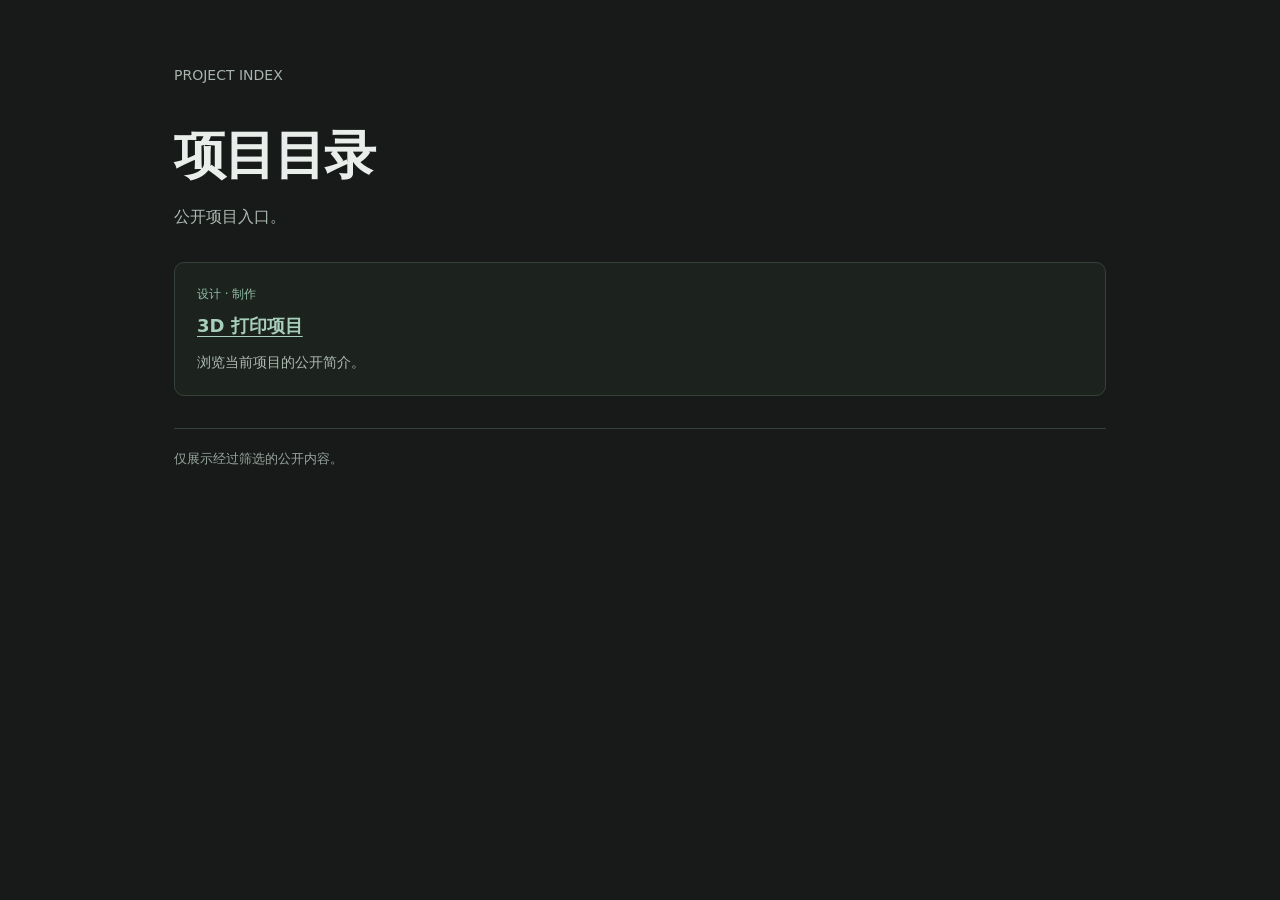
==== index.html @ d2f42e39 "Publish privacy-safe project index" ====
<!doctype html><html lang="zh-CN"><meta charset="utf-8"><meta name="viewport" content="width=device-width,initial-scale=1"><title>项目目录</title><style>*{box-sizing:border-box}body{margin:0;background:#171a19;color:#e9eeeb;font:16px/1.6 system-ui,sans-serif}main{max-width:980px;margin:auto;padding:64px 24px}a{color:#a7cfbb;text-underline-offset:4px}nav{font-size:14px;color:#a7b4ad}h1{font-weight:600;letter-spacing:-.04em;font-size:clamp(32px,6vw,52px);line-height:1.15;margin:40px 0 18px}.intro{max-width:650px;color:#aebbb3}.grid{display:grid;grid-template-columns:repeat(auto-fit,minmax(240px,1fr));gap:12px;margin:32px 0}.card{border:1px solid #344239;padding:22px;border-radius:10px;background:#1c221e}h2{font-size:18px;margin:0 0 10px}.card p{font-size:14px;color:#aebbb3;margin:0}.tag{display:block;font-size:12px;color:#92bca6;margin:0 0 8px}footer{border-top:1px solid #344239;padding-top:20px;color:#98a69e;font-size:13px}</style><main><nav>PROJECT INDEX</nav><h1>项目目录</h1><p class="intro">公开项目入口。</p><section class="grid"><article class="card"><span class="tag">设计 · 制作</span><h2><a href="mz-3d-print/">3D 打印项目</a></h2><p>浏览当前项目的公开简介。</p></article></section><footer>仅展示经过筛选的公开内容。</footer></main></html>
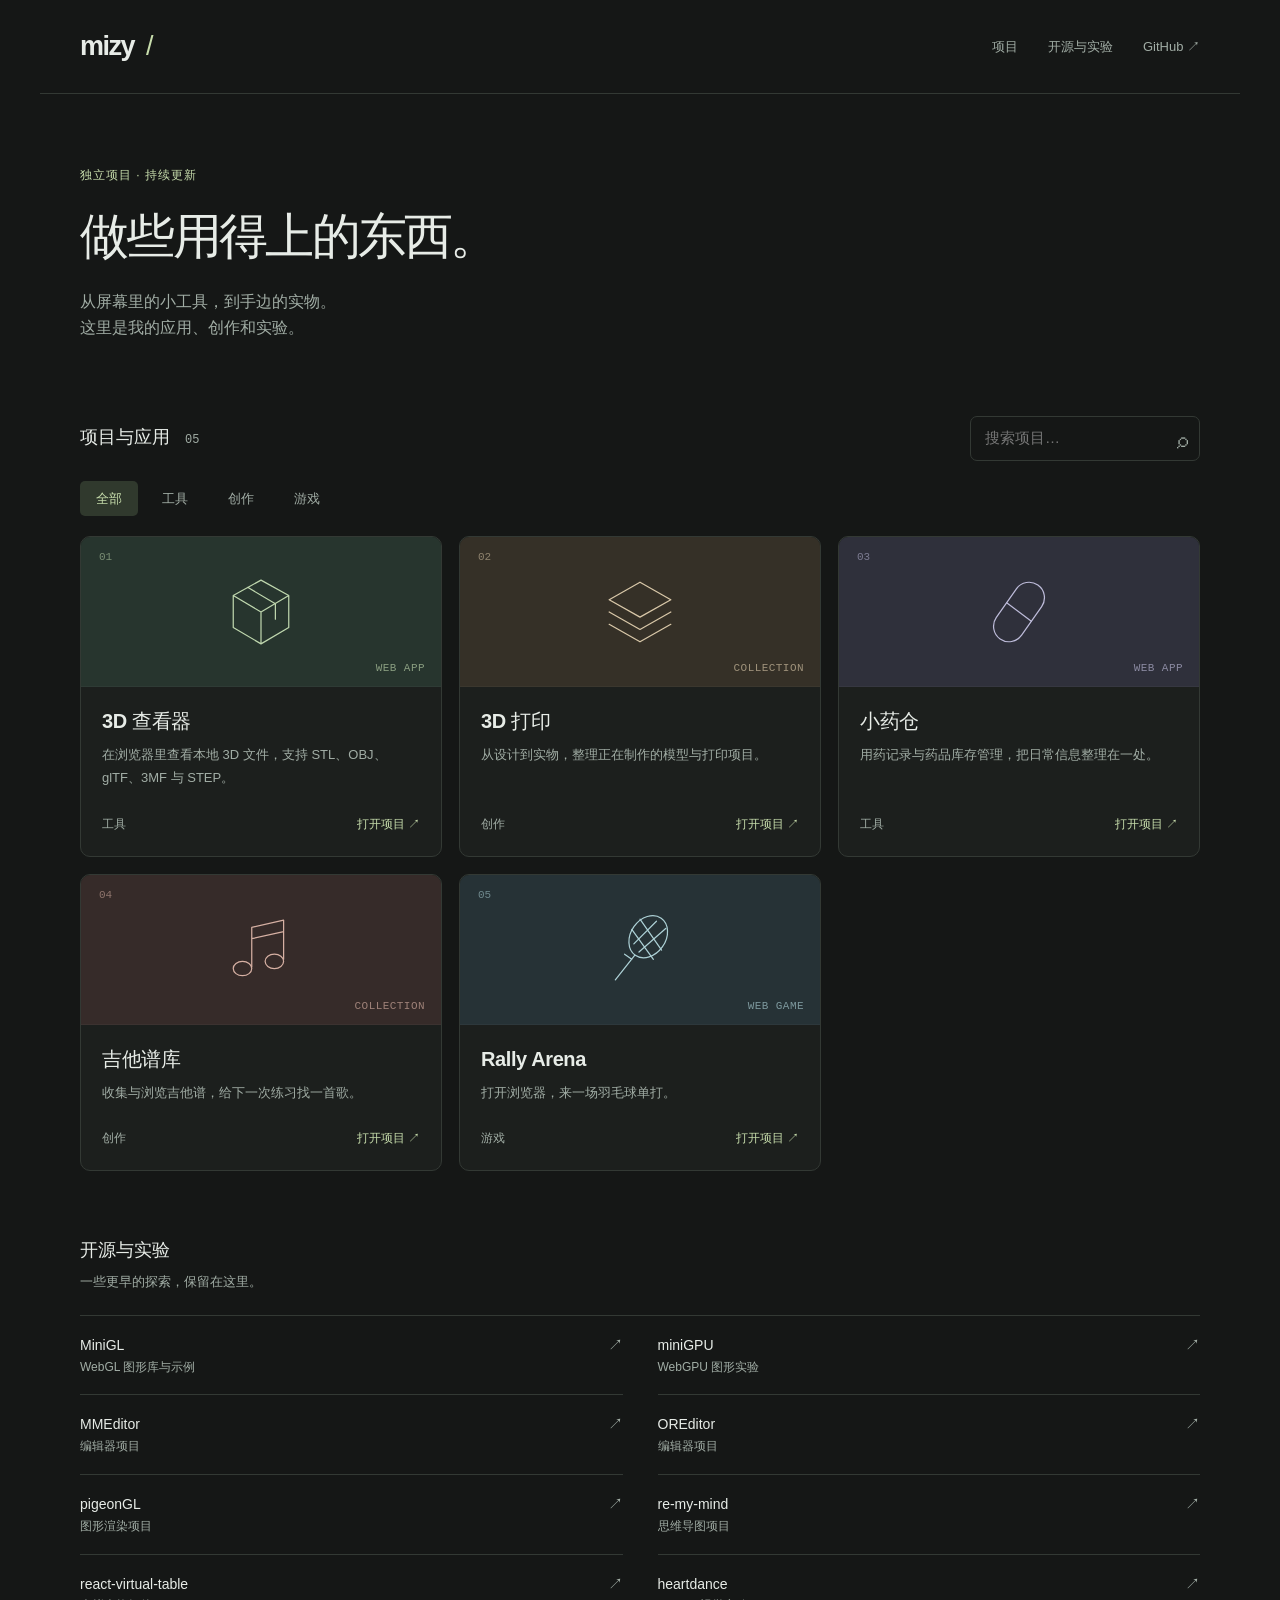
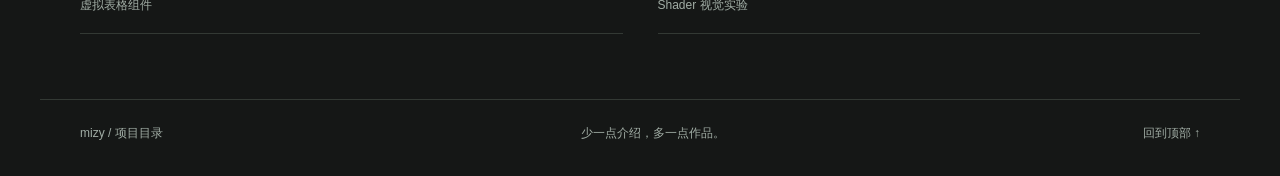
==== commit 09eefdeb: "Build project-focused dark homepage with app navigation" ====
--- a/index.html
+++ b/index.html
@@ -1 +1,8 @@
-<!doctype html><html lang="zh-CN"><meta charset="utf-8"><meta name="viewport" content="width=device-width,initial-scale=1"><title>项目目录</title><style>*{box-sizing:border-box}body{margin:0;background:#171a19;color:#e9eeeb;font:16px/1.6 system-ui,sans-serif}main{max-width:980px;margin:auto;padding:64px 24px}a{color:#a7cfbb;text-underline-offset:4px}nav{font-size:14px;color:#a7b4ad}h1{font-weight:600;letter-spacing:-.04em;font-size:clamp(32px,6vw,52px);line-height:1.15;margin:40px 0 18px}.intro{max-width:650px;color:#aebbb3}.grid{display:grid;grid-template-columns:repeat(auto-fit,minmax(240px,1fr));gap:12px;margin:32px 0}.card{border:1px solid #344239;padding:22px;border-radius:10px;background:#1c221e}h2{font-size:18px;margin:0 0 10px}.card p{font-size:14px;color:#aebbb3;margin:0}.tag{display:block;font-size:12px;color:#92bca6;margin:0 0 8px}footer{border-top:1px solid #344239;padding-top:20px;color:#98a69e;font-size:13px}</style><main><nav>PROJECT INDEX</nav><h1>项目目录</h1><p class="intro">公开项目入口。</p><section class="grid"><article class="card"><span class="tag">设计 · 制作</span><h2><a href="mz-3d-print/">3D 打印项目</a></h2><p>浏览当前项目的公开简介。</p></article></section><footer>仅展示经过筛选的公开内容。</footer></main></html>+<!doctype html>
+<html lang="zh-CN">
+<head><meta charset="utf-8"><meta name="viewport" content="width=device-width,initial-scale=1"><meta name="color-scheme" content="dark"><meta name="description" content="mizy 的项目与应用。浏览工具、创作和实验，直接打开使用。"><title>mizy — 项目与应用</title><link rel="stylesheet" href="assets/home.css"><script defer src="assets/projects.js"></script><script defer src="assets/home.js"></script></head>
+<body><a class="skip" href="#projects">跳到项目</a><header><a class="wordmark" href="/" aria-label="mizy 首页">mizy<span> / </span></a><nav aria-label="主导航"><a href="#projects">项目</a><a href="#archive">开源与实验</a><a href="https://github.com/mizy">GitHub ↗</a></nav></header>
+<main><section class="intro"><p class="eyebrow">独立项目 · 持续更新</p><h1>做些用得上的东西。</h1><p>从屏幕里的小工具，到手边的实物。<br>这里是我的应用、创作和实验。</p></section>
+<section id="projects" aria-labelledby="projects-heading"><div class="section-head"><h2 id="projects-heading">项目与应用 <span id="count"></span></h2><label class="search"><span class="sr-only">搜索项目</span><input id="search" type="search" placeholder="搜索项目…" autocomplete="off"><span aria-hidden="true">⌕</span></label></div><div class="filters" role="group" aria-label="项目分类"><button aria-pressed="true" data-filter="全部">全部</button><button aria-pressed="false" data-filter="工具">工具</button><button aria-pressed="false" data-filter="创作">创作</button><button aria-pressed="false" data-filter="游戏">游戏</button></div><div id="grid" class="grid"></div><p id="empty" hidden>没有找到匹配的项目。试试其他关键词或分类。</p><noscript><p>请开启 JavaScript 以使用筛选。也可以直接访问 <a href="/mz-3d-viewer/">3D 查看器</a>、<a href="/mz-3d-print/">3D 打印</a>、<a href="/pillbox/">小药仓</a>、<a href="/mz-guitar-tabs-collect/">吉他谱库</a>、<a href="/badminton-web/">Rally Arena</a>。</p></noscript></section>
+<section id="archive" class="archive" aria-labelledby="archive-heading"><div class="section-head"><div><h2 id="archive-heading">开源与实验</h2><p>一些更早的探索，保留在这里。</p></div></div><div id="archive-list" class="archive-list"></div></section>
+</main><footer><span>mizy / 项目目录</span><span>少一点介绍，多一点作品。</span><a href="#">回到顶部 ↑</a></footer></body></html>
--- a/assets/home.css
+++ b/assets/home.css
@@ -0,0 +1 @@
+:root{color-scheme:dark;--bg:#151716;--panel:#1c1f1d;--line:#333934;--text:#e7ece7;--muted:#a1ada5;--accent:#c7ddac}*{box-sizing:border-box}html{scroll-behavior:smooth;scroll-padding-top:28px}body{margin:0;background:var(--bg);color:var(--text);font:15px/1.65 -apple-system,BlinkMacSystemFont,"Segoe UI",sans-serif}a{color:inherit;text-decoration:none}button,input{font:inherit}a,button,input{outline-offset:5px}a:focus-visible,button:focus-visible,input:focus-visible{outline:2px solid var(--accent)}header,main,footer{max-width:1200px;margin:auto;padding-left:40px;padding-right:40px}header{height:94px;display:flex;align-items:center;justify-content:space-between;border-bottom:1px solid var(--line)}.wordmark{font-size:27px;letter-spacing:-1.5px;font-weight:750}.wordmark span{color:var(--accent);font-weight:400;margin-left:6px}nav{display:flex;gap:30px;font-size:13px;color:var(--muted)}nav a:hover{color:var(--text)}.intro{padding:72px 0 58px}.eyebrow{font-size:12px;letter-spacing:.08em;color:var(--accent);margin:0 0 20px}h1{font-size:clamp(32px,4.2vw,49px);line-height:1.25;letter-spacing:-.055em;font-weight:550;margin:0 0 22px}.intro>p:last-child{color:var(--muted);font-size:16px}.section-head{display:flex;align-items:center;justify-content:space-between;gap:18px}h2{font-size:18px;font-weight:550;margin:0}#count{color:var(--muted);font:12px ui-monospace,monospace;margin-left:10px}.search{position:relative}.search input{border:1px solid var(--line);border-radius:7px;padding:9px 35px 9px 14px;background:transparent;color:var(--text);width:230px}.search>span:last-child{position:absolute;right:12px;top:6px;font-size:22px;color:var(--muted);pointer-events:none}.filters{display:flex;gap:8px;margin:20px 0}.filters button{border:1px solid transparent;background:none;color:var(--muted);padding:6px 15px;border-radius:5px;cursor:pointer;font-size:13px}.filters button[aria-pressed=true]{background:#30392d;color:var(--accent)}.filters button:hover{border-color:var(--line)}.grid{display:grid;grid-template-columns:repeat(3,minmax(0,1fr));gap:17px}.card{background:var(--panel);border:1px solid var(--line);border-radius:10px;overflow:hidden;display:flex;flex-direction:column;transition:border-color .18s,transform .18s}.card:hover{border-color:#66765e;transform:translateY(-3px)}.art{height:150px;display:flex;align-items:center;justify-content:center;position:relative;overflow:hidden;background:var(--art);border-bottom:1px solid #ffffff08;color:var(--ink)}.art svg{width:74px;height:74px;stroke:currentColor;fill:none;stroke-width:1.2;stroke-linecap:round;stroke-linejoin:round}.art .number{position:absolute;top:14px;left:18px;font:11px ui-monospace,monospace;opacity:.55}.art .type{position:absolute;bottom:12px;right:16px;font:11px ui-monospace,monospace;opacity:.65;letter-spacing:.04em}.card-body{padding:21px;display:flex;flex-direction:column;flex:1}.card h3{font-size:20px;font-weight:550;line-height:1.3;margin:0 0 9px;letter-spacing:-.02em}.card p{font-size:13px;color:var(--muted);margin:0 0 25px;line-height:1.8}.card-bottom{display:flex;justify-content:space-between;align-items:center;margin-top:auto;font-size:12px}.tag{color:var(--muted)}.open{color:var(--accent)}.archive{padding:65px 0}.archive .section-head p{font-size:13px;color:var(--muted);margin:6px 0 22px}.archive-list{display:grid;grid-template-columns:1fr 1fr;border-top:1px solid var(--line);column-gap:35px}.archive-link{padding:17px 0;border-bottom:1px solid var(--line);display:grid;grid-template-columns:1fr auto;gap:8px}.archive-link strong{font-weight:500;font-size:14px}.archive-link small{display:block;color:var(--muted);font-size:12px}.archive-link .arrow{color:var(--muted)}.archive-link:hover strong{color:var(--accent)}footer{border-top:1px solid var(--line);padding-top:24px;padding-bottom:32px;display:flex;gap:25px;justify-content:space-between;color:var(--muted);font-size:12px}.sr-only{position:absolute;width:1px;height:1px;overflow:hidden;clip:rect(0,0,0,0)}.skip{position:fixed;top:-100px;left:20px;background:var(--accent);color:#151716;padding:10px;z-index:3}.skip:focus{top:12px}#empty{padding:40px 0;color:var(--muted)}@media(max-width:900px){.grid{grid-template-columns:repeat(2,minmax(0,1fr))}}@media(max-width:580px){header,main,footer{padding-left:22px;padding-right:22px}header{height:76px}nav{gap:16px;font-size:12px}nav a:nth-child(2){display:none}.intro{padding:48px 0 40px}.intro>p:last-child{font-size:14px}.section-head{align-items:flex-start;flex-direction:column;gap:14px}.search,.search input{width:100%}.grid{grid-template-columns:1fr}.art{height:145px}.archive-list{grid-template-columns:1fr}.archive{padding:45px 0}footer{flex-wrap:wrap;gap:10px 20px}footer span:nth-child(2){display:none}}@media(prefers-reduced-motion:reduce){html{scroll-behavior:auto}.card{transition:none}.card:hover{transform:none}}
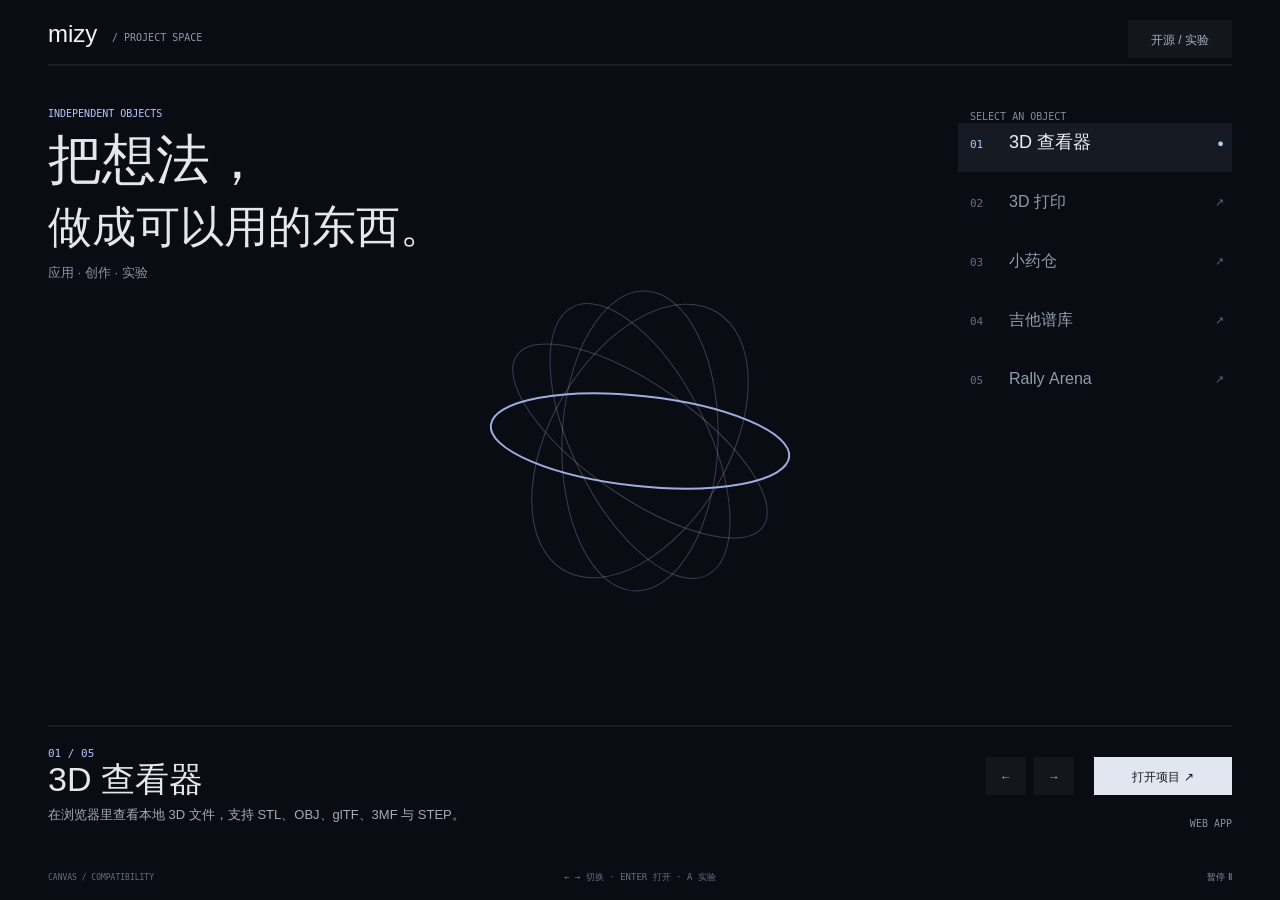
==== commit d42667e9: "Build single-canvas WebGPU project space with canvas navigation" ====
--- a/index.html
+++ b/index.html
@@ -1,8 +1 @@
-<!doctype html>
-<html lang="zh-CN">
-<head><meta charset="utf-8"><meta name="viewport" content="width=device-width,initial-scale=1"><meta name="color-scheme" content="dark"><meta name="description" content="mizy 的项目与应用。浏览工具、创作和实验，直接打开使用。"><title>mizy — 项目与应用</title><link rel="stylesheet" href="assets/home.css"><script defer src="assets/projects.js"></script><script defer src="assets/home.js"></script></head>
-<body><a class="skip" href="#projects">跳到项目</a><header><a class="wordmark" href="/" aria-label="mizy 首页">mizy<span> / </span></a><nav aria-label="主导航"><a href="#projects">项目</a><a href="#archive">开源与实验</a><a href="https://github.com/mizy">GitHub ↗</a></nav></header>
-<main><section class="intro"><p class="eyebrow">独立项目 · 持续更新</p><h1>做些用得上的东西。</h1><p>从屏幕里的小工具，到手边的实物。<br>这里是我的应用、创作和实验。</p></section>
-<section id="projects" aria-labelledby="projects-heading"><div class="section-head"><h2 id="projects-heading">项目与应用 <span id="count"></span></h2><label class="search"><span class="sr-only">搜索项目</span><input id="search" type="search" placeholder="搜索项目…" autocomplete="off"><span aria-hidden="true">⌕</span></label></div><div class="filters" role="group" aria-label="项目分类"><button aria-pressed="true" data-filter="全部">全部</button><button aria-pressed="false" data-filter="工具">工具</button><button aria-pressed="false" data-filter="创作">创作</button><button aria-pressed="false" data-filter="游戏">游戏</button></div><div id="grid" class="grid"></div><p id="empty" hidden>没有找到匹配的项目。试试其他关键词或分类。</p><noscript><p>请开启 JavaScript 以使用筛选。也可以直接访问 <a href="/mz-3d-viewer/">3D 查看器</a>、<a href="/mz-3d-print/">3D 打印</a>、<a href="/pillbox/">小药仓</a>、<a href="/mz-guitar-tabs-collect/">吉他谱库</a>、<a href="/badminton-web/">Rally Arena</a>。</p></noscript></section>
-<section id="archive" class="archive" aria-labelledby="archive-heading"><div class="section-head"><div><h2 id="archive-heading">开源与实验</h2><p>一些更早的探索，保留在这里。</p></div></div><div id="archive-list" class="archive-list"></div></section>
-</main><footer><span>mizy / 项目目录</span><span>少一点介绍，多一点作品。</span><a href="#">回到顶部 ↑</a></footer></body></html>
+<!doctype html><html lang="zh-CN"><head><meta charset="utf-8"><meta name="viewport" content="width=device-width,initial-scale=1"><meta name="color-scheme" content="dark"><meta name="description" content="mizy 项目空间。探索应用、创作与实验。"><title>mizy / Project space</title><style>*{box-sizing:border-box}html,body{margin:0;width:100%;height:100%;overflow:hidden;background:#090b0e}canvas{display:block;width:100%;height:100%;outline:none;touch-action:none}canvas:focus-visible{outline:1px solid #a8c0ff;outline-offset:-3px}</style><script defer src="assets/projects.js"></script><script defer src="assets/space.js"></script></head><body><canvas id="space" tabindex="0" role="application" aria-label="mizy 项目空间。左右方向键切换项目，Enter 打开，A 查看开源实验，Escape 返回。">需要支持 Canvas 的浏览器。</canvas></body></html>
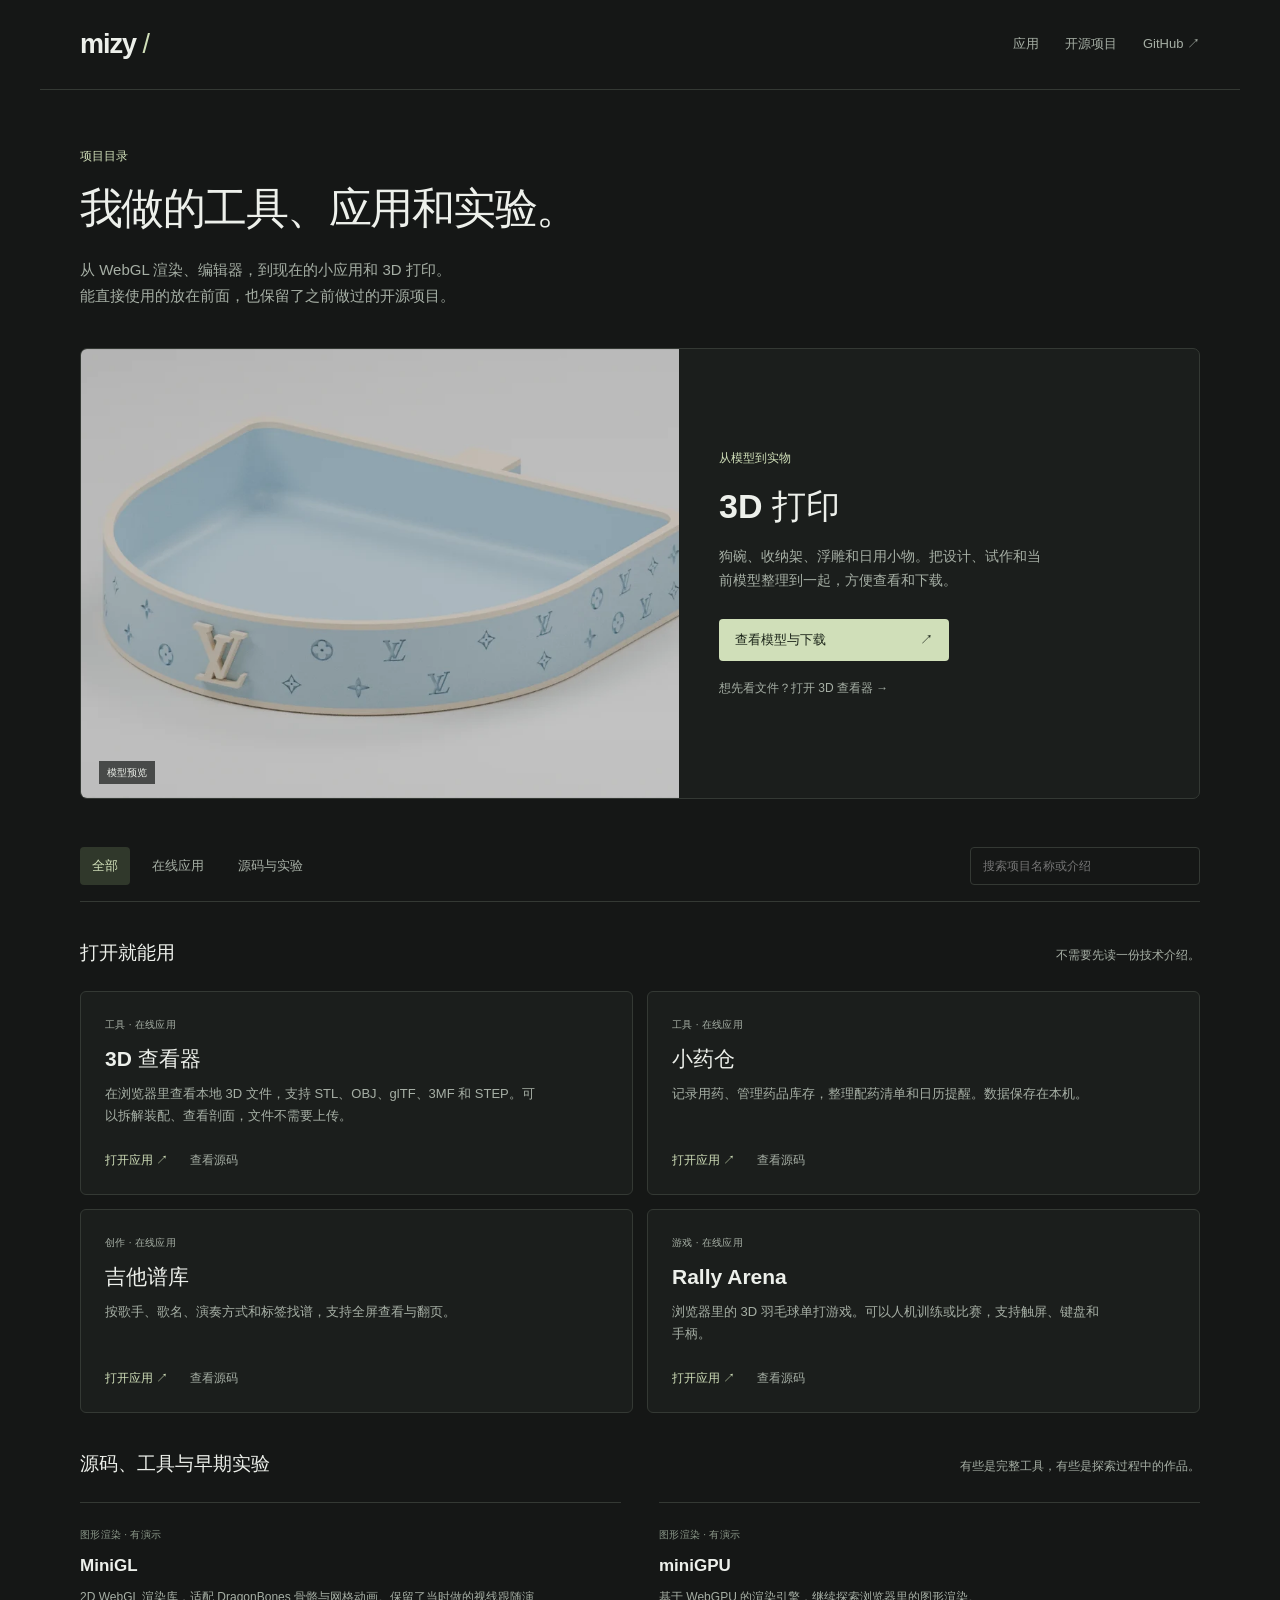
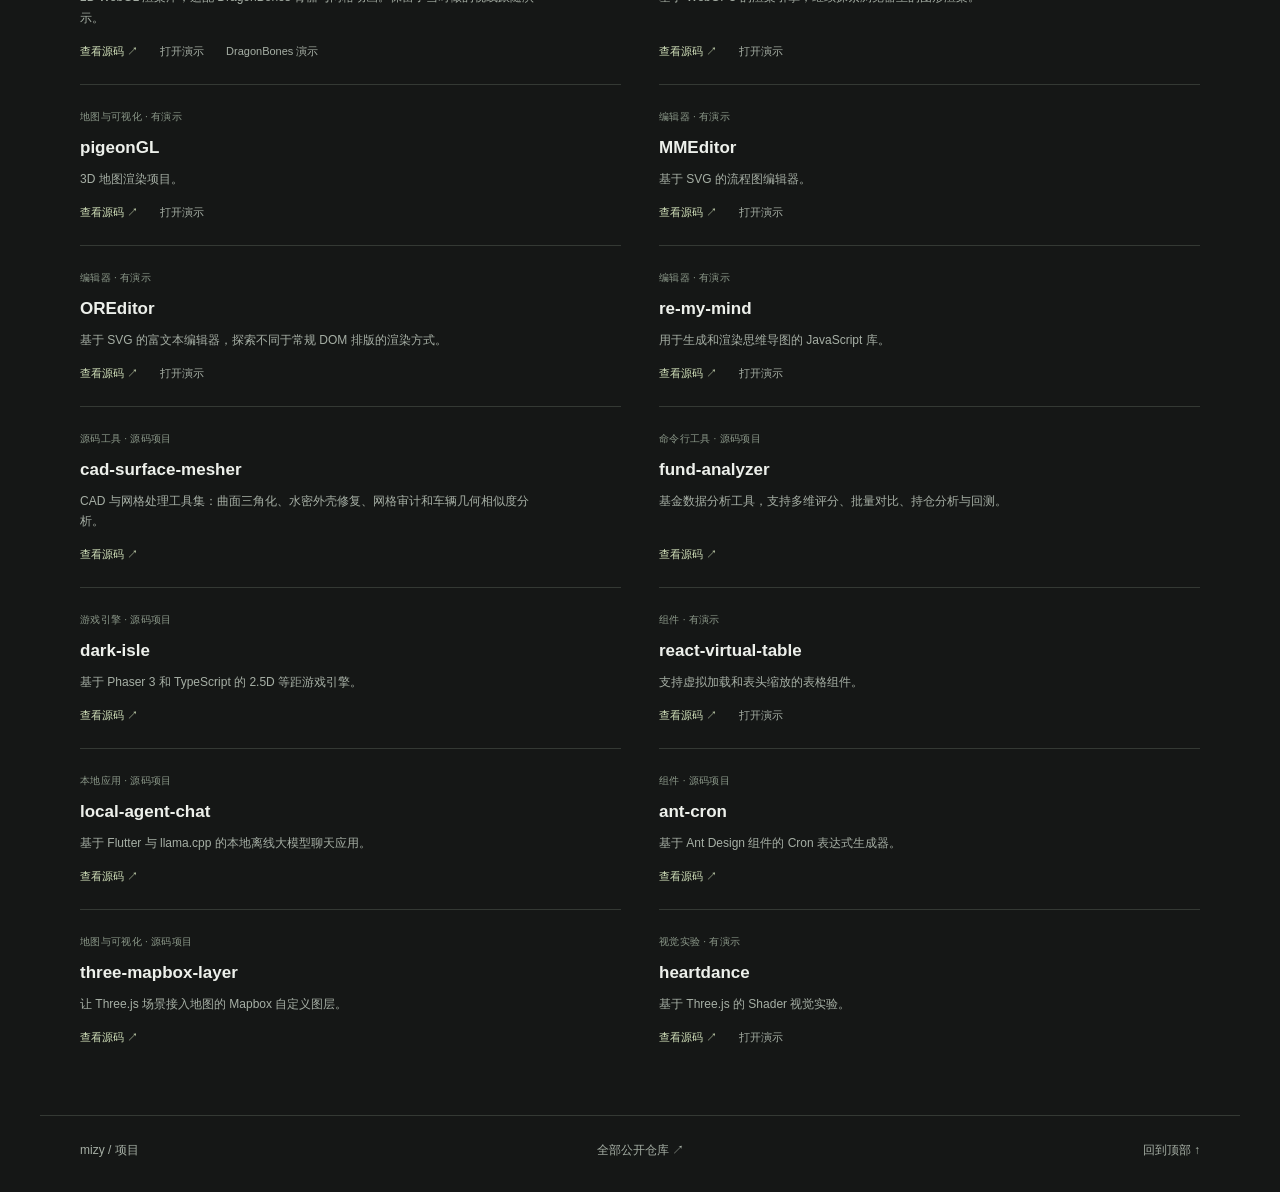
==== commit 46d75158: "Restore DOM-first homepage and historical project introductions" ====
--- a/index.html
+++ b/index.html
@@ -1 +1,9 @@
-<!doctype html><html lang="zh-CN"><head><meta charset="utf-8"><meta name="viewport" content="width=device-width,initial-scale=1"><meta name="color-scheme" content="dark"><meta name="description" content="mizy 项目空间。探索应用、创作与实验。"><title>mizy / Project space</title><style>*{box-sizing:border-box}html,body{margin:0;width:100%;height:100%;overflow:hidden;background:#090b0e}canvas{display:block;width:100%;height:100%;outline:none;touch-action:none}canvas:focus-visible{outline:1px solid #a8c0ff;outline-offset:-3px}</style><script defer src="assets/projects.js"></script><script defer src="assets/space.js"></script></head><body><canvas id="space" tabindex="0" role="application" aria-label="mizy 项目空间。左右方向键切换项目，Enter 打开，A 查看开源实验，Escape 返回。">需要支持 Canvas 的浏览器。</canvas></body></html>
+<!doctype html>
+<html lang="zh-CN"><head><meta charset="utf-8"><meta name="viewport" content="width=device-width,initial-scale=1"><meta name="color-scheme" content="dark"><meta name="description" content="mizy 的应用、图形工具和开源项目。"><title>项目 · mizy</title><link rel="stylesheet" href="assets/home.css"><script defer src="assets/projects.js"></script><script defer src="assets/home.js"></script><script defer src="assets/preview-gpu.js"></script></head>
+<body><a class="skip" href="#projects">跳到项目</a><header><a class="brand" href="/">mizy<span> / </span></a><nav aria-label="主导航"><a href="#apps">应用</a><a href="#source">开源项目</a><a href="https://github.com/mizy">GitHub ↗</a></nav></header><main>
+<section class="intro"><p class="kicker">项目目录</p><h1>我做的工具、应用和实验。</h1><p>从 WebGL 渲染、编辑器，到现在的小应用和 3D 打印。<br>能直接使用的放在前面，也保留了之前做过的开源项目。</p></section>
+<section class="featured" aria-labelledby="feature-title"><a class="preview" href="/mz-3d-print/" aria-label="浏览 3D 打印项目"><img id="model-preview" src="mz-3d-print/previews/project-01.webp" alt="浅蓝色狗碗模型的正面预览，带浅色边沿和装饰花纹" width="720" height="540"><canvas id="preview-gpu" aria-hidden="true"></canvas><span class="image-note">模型预览</span></a><div class="feature-copy"><p class="kicker">从模型到实物</p><h2 id="feature-title">3D 打印</h2><p>狗碗、收纳架、浮雕和日用小物。把设计、试作和当前模型整理到一起，方便查看和下载。</p><a class="primary" href="/mz-3d-print/">查看模型与下载 <span>↗</span></a><a class="related" href="/mz-3d-viewer/">想先看文件？打开 3D 查看器 →</a></div></section>
+<section id="projects"><div class="tools"><div class="filters" role="group" aria-label="筛选项目"><button data-filter="all" aria-pressed="true">全部</button><button data-filter="apps" aria-pressed="false">在线应用</button><button data-filter="source" aria-pressed="false">源码与实验</button></div><label><span class="sr-only">搜索项目名称或介绍</span><input id="search" type="search" placeholder="搜索项目名称或介绍"></label></div>
+<section id="apps" class="project-section"><div class="section-heading"><h2>打开就能用</h2><p>不需要先读一份技术介绍。</p></div><div id="app-grid" class="app-grid"></div></section>
+<section id="source" class="project-section"><div class="section-heading"><h2>源码、工具与早期实验</h2><p>有些是完整工具，有些是探索过程中的作品。</p></div><div id="source-list" class="source-list"></div></section><p id="empty" hidden>没有找到这个项目。换个关键词试试。</p><p id="results" class="sr-only" role="status" aria-live="polite"></p><noscript><p>应用入口：<a href="/mz-3d-viewer/">3D 查看器</a> · <a href="/pillbox/">小药仓</a> · <a href="/mz-guitar-tabs-collect/">吉他谱库</a> · <a href="/badminton-web/">Rally Arena</a>。<a href="https://github.com/mizy?tab=repositories">查看全部公开源码</a></p></noscript></section>
+</main><footer><span>mizy / 项目</span><a href="https://github.com/mizy?tab=repositories">全部公开仓库 ↗</a><a href="#">回到顶部 ↑</a></footer></body></html>
--- a/assets/home.css
+++ b/assets/home.css
@@ -0,0 +1 @@
+:root{color-scheme:dark;--bg:#151716;--panel:#1b1e1c;--line:#343934;--text:#edf0eb;--muted:#a6afa5;--green:#d0dfb9}*{box-sizing:border-box}html{scroll-behavior:smooth;scroll-padding-top:28px}body{margin:0;background:var(--bg);color:var(--text);font:15px/1.7 -apple-system,BlinkMacSystemFont,"Segoe UI",sans-serif}a{color:inherit;text-decoration:none}button,input{font:inherit}a:focus-visible,button:focus-visible,input:focus-visible{outline:2px solid var(--green);outline-offset:5px}header,main,footer{max-width:1200px;margin:auto;padding-left:40px;padding-right:40px}header{height:90px;display:flex;align-items:center;justify-content:space-between;border-bottom:1px solid var(--line)}.brand{font-size:27px;font-weight:700;letter-spacing:-1px}.brand span{font-weight:400;color:var(--green)}nav{display:flex;gap:26px;font-size:13px;color:var(--muted)}nav a:hover,a.related:hover{color:var(--text)}.intro{padding:56px 0 40px}.kicker{margin:0 0 16px;color:var(--green);font-size:12px}h1{font-size:clamp(29px,4vw,43px);letter-spacing:-.035em;line-height:1.25;font-weight:550;margin:0 0 21px}.intro>p:last-child{margin:0;color:var(--muted);font-size:15px}.featured{display:grid;grid-template-columns:1.15fr 1fr;background:var(--panel);border:1px solid var(--line);overflow:hidden;border-radius:7px;margin-bottom:48px}.preview{display:block;position:relative;overflow:hidden;background:#303330;aspect-ratio:4/3}.preview img{display:block;width:100%;height:100%;object-fit:cover}.preview canvas{position:absolute;inset:0;width:100%;height:100%;pointer-events:none;opacity:0}.preview canvas.ready{opacity:1}.image-note{position:absolute;left:18px;bottom:14px;font-size:10px;padding:3px 8px;background:#171b19b3;color:#ecefe9}.feature-copy{padding:40px;display:flex;flex-direction:column;justify-content:center}.feature-copy h2{font-size:34px;font-weight:550;line-height:1.25;margin:0 0 18px}.feature-copy>p:not(.kicker){color:var(--muted);max-width:330px;font-size:14px;margin:0 0 26px}.primary{background:var(--green);color:#1b2419;display:flex;align-items:center;justify-content:space-between;padding:10px 16px;max-width:230px;font-size:13px;border-radius:4px}.primary:hover{background:#e3edce}.related{font-size:12px;color:var(--muted);margin-top:17px}.tools{display:flex;justify-content:space-between;align-items:center;border-bottom:1px solid var(--line);padding-bottom:16px;gap:20px}.filters{display:flex;gap:10px}.filters button{color:var(--muted);border:0;background:transparent;padding:8px 12px;cursor:pointer;font-size:13px;border-radius:4px}.filters button[aria-pressed=true]{background:#30382b;color:var(--green)}input{width:230px;background:transparent;border:1px solid var(--line);color:var(--text);border-radius:4px;padding:8px 12px;font-size:12px}.project-section{padding-top:35px}.section-heading{margin-bottom:22px;display:flex;justify-content:space-between;gap:18px;align-items:baseline}h2{font-size:19px;margin:0;font-weight:550}.section-heading p{font-size:12px;color:var(--muted);margin:0}.app-grid{display:grid;grid-template-columns:repeat(2,minmax(0,1fr));gap:14px}.app{border:1px solid var(--line);border-radius:6px;background:var(--panel);padding:24px;display:flex;flex-direction:column}.app h3{font-size:21px;font-weight:550;line-height:1.3;margin:0 0 10px}.app p{font-size:13px;color:var(--muted);margin:0 0 23px;max-width:430px}.links{display:flex;gap:22px;margin-top:auto;font-size:12px}.links a{color:var(--green);text-underline-offset:4px}.links a:hover{text-decoration:underline}.links a.secondary{color:var(--muted)}.badge{font-size:10px;color:var(--muted);margin:0 0 12px;letter-spacing:.03em}.source-list{display:grid;grid-template-columns:1fr 1fr;column-gap:38px}.source-item{border-top:1px solid var(--line);padding:23px 0;display:flex;flex-direction:column}.source-item h3{font-weight:550;font-size:17px;margin:0 0 6px}.source-item p{color:var(--muted);font-size:12px;margin:0 0 14px;max-width:470px}.source-item .badge{color:#8b9889;margin:0 0 9px}.source-item .links{font-size:11px}footer{display:flex;justify-content:space-between;border-top:1px solid var(--line);margin-top:45px;padding-top:24px;padding-bottom:32px;font-size:12px;color:var(--muted)}[hidden]{display:none!important}.sr-only{position:absolute;width:1px;height:1px;overflow:hidden;clip:rect(0,0,0,0)}.skip{position:fixed;top:-100px;left:20px;background:var(--green);color:#151716;padding:10px;z-index:9}.skip:focus{top:10px}#empty{padding:35px 0;color:var(--muted)}@media(max-width:800px){.feature-copy{padding:26px}.source-list{column-gap:24px}.section-heading{display:block}.section-heading p{margin-top:6px}}@media(max-width:580px){header,main,footer{padding-left:22px;padding-right:22px}header{height:75px}nav{gap:15px;font-size:12px}.intro{padding:40px 0 30px}.intro p{font-size:13px!important}.featured{grid-template-columns:1fr;margin-bottom:30px}.preview{aspect-ratio:4/3}.feature-copy{padding:26px}.feature-copy h2{font-size:29px}.tools{align-items:stretch;flex-direction:column;gap:14px}.tools label,input{width:100%}.filters{gap:4px}.filters button{padding:7px 11px}.app-grid,.source-list{grid-template-columns:1fr}.app{padding:22px}.section-heading{margin-bottom:17px}footer{gap:20px;flex-wrap:wrap}.project-section{padding-top:29px}}@media(prefers-reduced-motion:reduce){html{scroll-behavior:auto}}
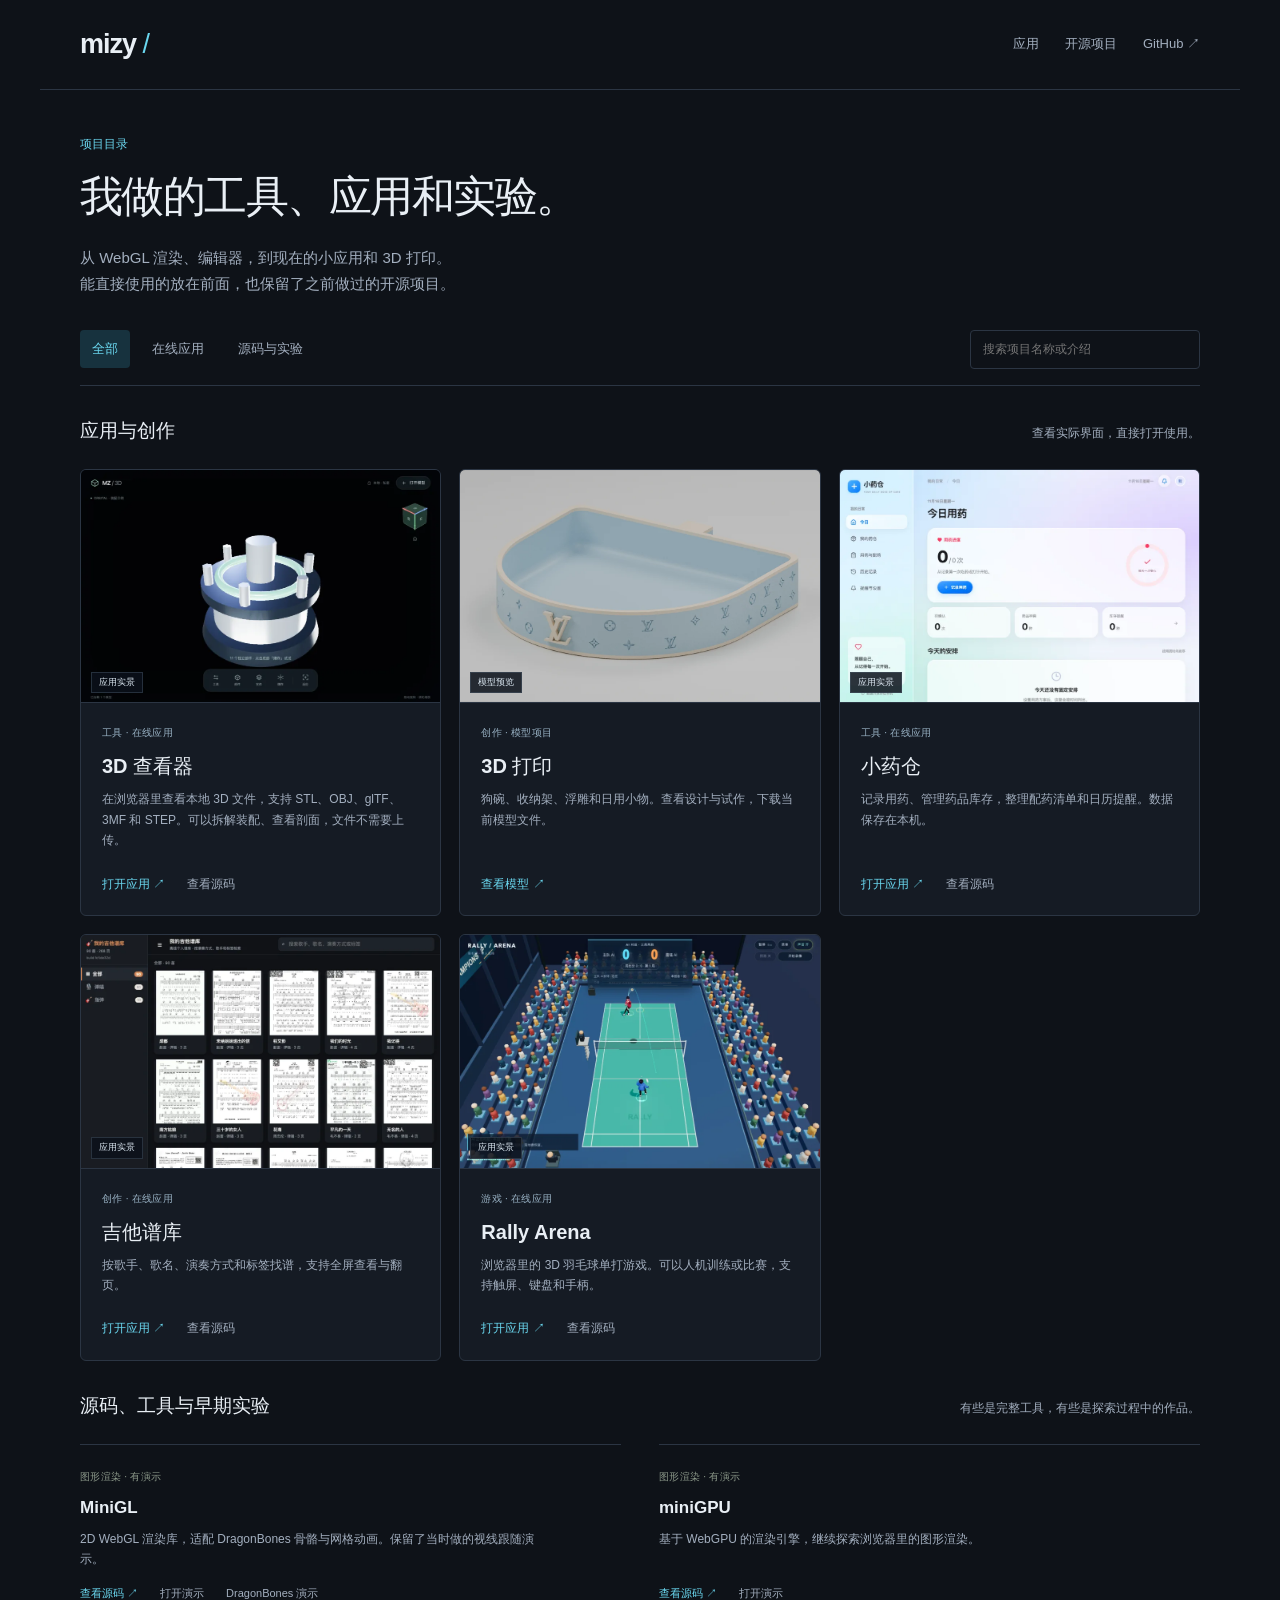
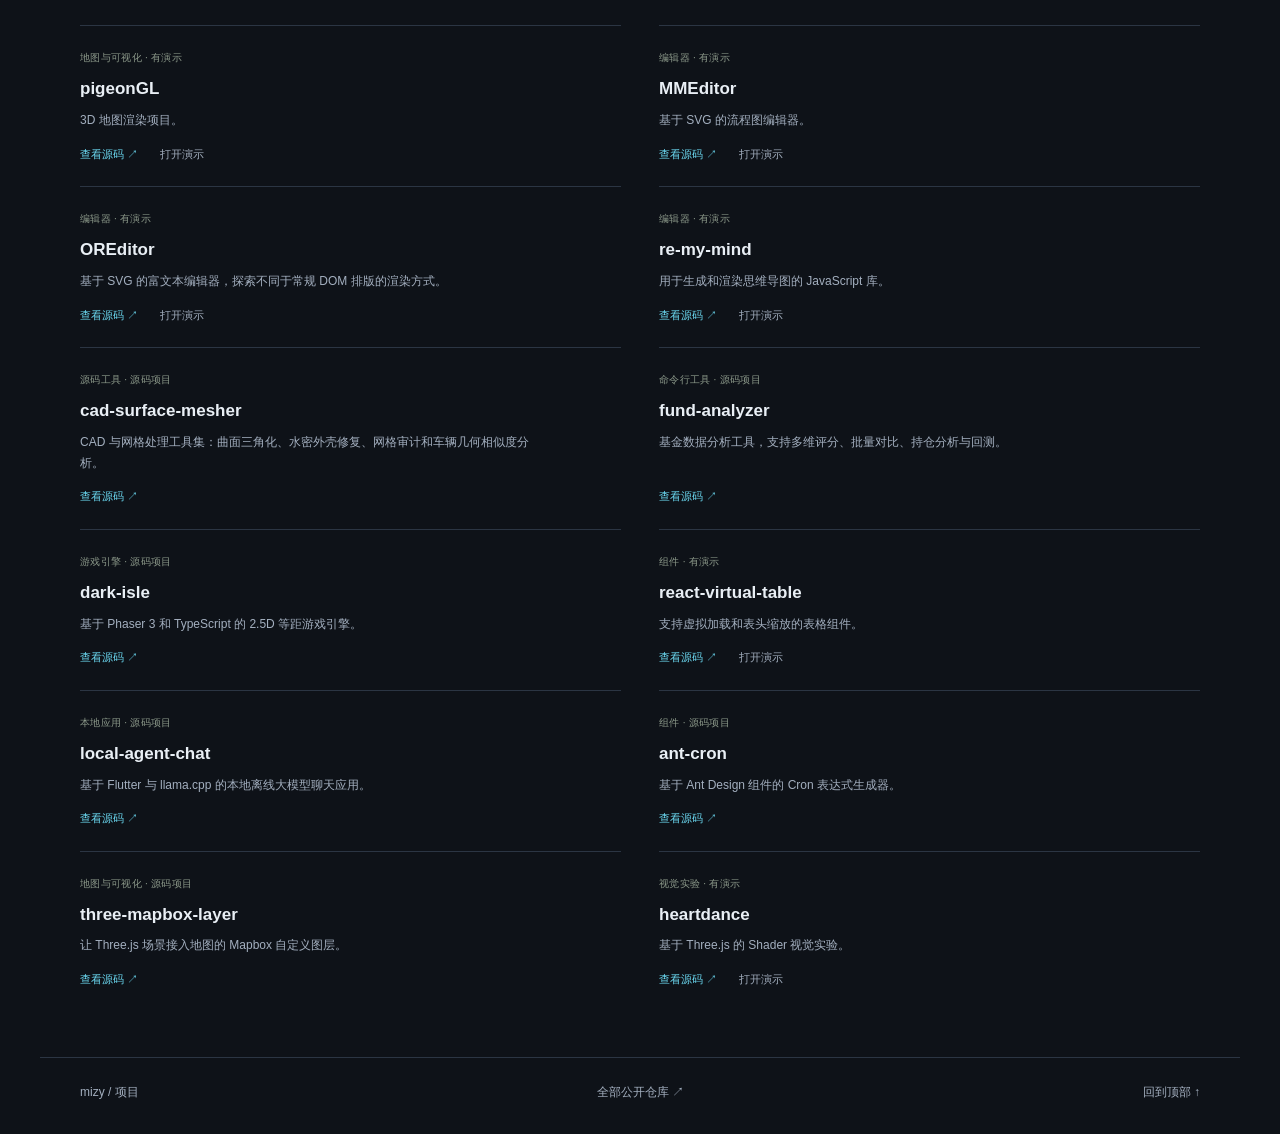
==== commit 3892fd01: "Show real application thumbnails in equal project cards" ====
--- a/index.html
+++ b/index.html
@@ -1,9 +1,8 @@
 <!doctype html>
-<html lang="zh-CN"><head><meta charset="utf-8"><meta name="viewport" content="width=device-width,initial-scale=1"><meta name="color-scheme" content="dark"><meta name="description" content="mizy 的应用、图形工具和开源项目。"><title>项目 · mizy</title><link rel="stylesheet" href="assets/home.css"><script defer src="assets/projects.js"></script><script defer src="assets/home.js"></script><script defer src="assets/preview-gpu.js"></script></head>
+<html lang="zh-CN"><head><meta charset="utf-8"><meta name="viewport" content="width=device-width,initial-scale=1"><meta name="color-scheme" content="dark"><meta name="description" content="mizy 的应用、图形工具和开源项目。"><title>项目 · mizy</title><link rel="stylesheet" href="assets/home.css"><script defer src="assets/projects.js"></script><script defer src="assets/home.js"></script></head>
 <body><a class="skip" href="#projects">跳到项目</a><header><a class="brand" href="/">mizy<span> / </span></a><nav aria-label="主导航"><a href="#apps">应用</a><a href="#source">开源项目</a><a href="https://github.com/mizy">GitHub ↗</a></nav></header><main>
 <section class="intro"><p class="kicker">项目目录</p><h1>我做的工具、应用和实验。</h1><p>从 WebGL 渲染、编辑器，到现在的小应用和 3D 打印。<br>能直接使用的放在前面，也保留了之前做过的开源项目。</p></section>
-<section class="featured" aria-labelledby="feature-title"><a class="preview" href="/mz-3d-print/" aria-label="浏览 3D 打印项目"><img id="model-preview" src="mz-3d-print/previews/project-01.webp" alt="浅蓝色狗碗模型的正面预览，带浅色边沿和装饰花纹" width="720" height="540"><canvas id="preview-gpu" aria-hidden="true"></canvas><span class="image-note">模型预览</span></a><div class="feature-copy"><p class="kicker">从模型到实物</p><h2 id="feature-title">3D 打印</h2><p>狗碗、收纳架、浮雕和日用小物。把设计、试作和当前模型整理到一起，方便查看和下载。</p><a class="primary" href="/mz-3d-print/">查看模型与下载 <span>↗</span></a><a class="related" href="/mz-3d-viewer/">想先看文件？打开 3D 查看器 →</a></div></section>
 <section id="projects"><div class="tools"><div class="filters" role="group" aria-label="筛选项目"><button data-filter="all" aria-pressed="true">全部</button><button data-filter="apps" aria-pressed="false">在线应用</button><button data-filter="source" aria-pressed="false">源码与实验</button></div><label><span class="sr-only">搜索项目名称或介绍</span><input id="search" type="search" placeholder="搜索项目名称或介绍"></label></div>
-<section id="apps" class="project-section"><div class="section-heading"><h2>打开就能用</h2><p>不需要先读一份技术介绍。</p></div><div id="app-grid" class="app-grid"></div></section>
+<section id="apps" class="project-section"><div class="section-heading"><h2>应用与创作</h2><p>查看实际界面，直接打开使用。</p></div><div id="app-grid" class="app-grid"></div></section>
 <section id="source" class="project-section"><div class="section-heading"><h2>源码、工具与早期实验</h2><p>有些是完整工具，有些是探索过程中的作品。</p></div><div id="source-list" class="source-list"></div></section><p id="empty" hidden>没有找到这个项目。换个关键词试试。</p><p id="results" class="sr-only" role="status" aria-live="polite"></p><noscript><p>应用入口：<a href="/mz-3d-viewer/">3D 查看器</a> · <a href="/pillbox/">小药仓</a> · <a href="/mz-guitar-tabs-collect/">吉他谱库</a> · <a href="/badminton-web/">Rally Arena</a>。<a href="https://github.com/mizy?tab=repositories">查看全部公开源码</a></p></noscript></section>
 </main><footer><span>mizy / 项目</span><a href="https://github.com/mizy?tab=repositories">全部公开仓库 ↗</a><a href="#">回到顶部 ↑</a></footer></body></html>
--- a/assets/home.css
+++ b/assets/home.css
@@ -1 +1,3 @@
-:root{color-scheme:dark;--bg:#151716;--panel:#1b1e1c;--line:#343934;--text:#edf0eb;--muted:#a6afa5;--green:#d0dfb9}*{box-sizing:border-box}html{scroll-behavior:smooth;scroll-padding-top:28px}body{margin:0;background:var(--bg);color:var(--text);font:15px/1.7 -apple-system,BlinkMacSystemFont,"Segoe UI",sans-serif}a{color:inherit;text-decoration:none}button,input{font:inherit}a:focus-visible,button:focus-visible,input:focus-visible{outline:2px solid var(--green);outline-offset:5px}header,main,footer{max-width:1200px;margin:auto;padding-left:40px;padding-right:40px}header{height:90px;display:flex;align-items:center;justify-content:space-between;border-bottom:1px solid var(--line)}.brand{font-size:27px;font-weight:700;letter-spacing:-1px}.brand span{font-weight:400;color:var(--green)}nav{display:flex;gap:26px;font-size:13px;color:var(--muted)}nav a:hover,a.related:hover{color:var(--text)}.intro{padding:56px 0 40px}.kicker{margin:0 0 16px;color:var(--green);font-size:12px}h1{font-size:clamp(29px,4vw,43px);letter-spacing:-.035em;line-height:1.25;font-weight:550;margin:0 0 21px}.intro>p:last-child{margin:0;color:var(--muted);font-size:15px}.featured{display:grid;grid-template-columns:1.15fr 1fr;background:var(--panel);border:1px solid var(--line);overflow:hidden;border-radius:7px;margin-bottom:48px}.preview{display:block;position:relative;overflow:hidden;background:#303330;aspect-ratio:4/3}.preview img{display:block;width:100%;height:100%;object-fit:cover}.preview canvas{position:absolute;inset:0;width:100%;height:100%;pointer-events:none;opacity:0}.preview canvas.ready{opacity:1}.image-note{position:absolute;left:18px;bottom:14px;font-size:10px;padding:3px 8px;background:#171b19b3;color:#ecefe9}.feature-copy{padding:40px;display:flex;flex-direction:column;justify-content:center}.feature-copy h2{font-size:34px;font-weight:550;line-height:1.25;margin:0 0 18px}.feature-copy>p:not(.kicker){color:var(--muted);max-width:330px;font-size:14px;margin:0 0 26px}.primary{background:var(--green);color:#1b2419;display:flex;align-items:center;justify-content:space-between;padding:10px 16px;max-width:230px;font-size:13px;border-radius:4px}.primary:hover{background:#e3edce}.related{font-size:12px;color:var(--muted);margin-top:17px}.tools{display:flex;justify-content:space-between;align-items:center;border-bottom:1px solid var(--line);padding-bottom:16px;gap:20px}.filters{display:flex;gap:10px}.filters button{color:var(--muted);border:0;background:transparent;padding:8px 12px;cursor:pointer;font-size:13px;border-radius:4px}.filters button[aria-pressed=true]{background:#30382b;color:var(--green)}input{width:230px;background:transparent;border:1px solid var(--line);color:var(--text);border-radius:4px;padding:8px 12px;font-size:12px}.project-section{padding-top:35px}.section-heading{margin-bottom:22px;display:flex;justify-content:space-between;gap:18px;align-items:baseline}h2{font-size:19px;margin:0;font-weight:550}.section-heading p{font-size:12px;color:var(--muted);margin:0}.app-grid{display:grid;grid-template-columns:repeat(2,minmax(0,1fr));gap:14px}.app{border:1px solid var(--line);border-radius:6px;background:var(--panel);padding:24px;display:flex;flex-direction:column}.app h3{font-size:21px;font-weight:550;line-height:1.3;margin:0 0 10px}.app p{font-size:13px;color:var(--muted);margin:0 0 23px;max-width:430px}.links{display:flex;gap:22px;margin-top:auto;font-size:12px}.links a{color:var(--green);text-underline-offset:4px}.links a:hover{text-decoration:underline}.links a.secondary{color:var(--muted)}.badge{font-size:10px;color:var(--muted);margin:0 0 12px;letter-spacing:.03em}.source-list{display:grid;grid-template-columns:1fr 1fr;column-gap:38px}.source-item{border-top:1px solid var(--line);padding:23px 0;display:flex;flex-direction:column}.source-item h3{font-weight:550;font-size:17px;margin:0 0 6px}.source-item p{color:var(--muted);font-size:12px;margin:0 0 14px;max-width:470px}.source-item .badge{color:#8b9889;margin:0 0 9px}.source-item .links{font-size:11px}footer{display:flex;justify-content:space-between;border-top:1px solid var(--line);margin-top:45px;padding-top:24px;padding-bottom:32px;font-size:12px;color:var(--muted)}[hidden]{display:none!important}.sr-only{position:absolute;width:1px;height:1px;overflow:hidden;clip:rect(0,0,0,0)}.skip{position:fixed;top:-100px;left:20px;background:var(--green);color:#151716;padding:10px;z-index:9}.skip:focus{top:10px}#empty{padding:35px 0;color:var(--muted)}@media(max-width:800px){.feature-copy{padding:26px}.source-list{column-gap:24px}.section-heading{display:block}.section-heading p{margin-top:6px}}@media(max-width:580px){header,main,footer{padding-left:22px;padding-right:22px}header{height:75px}nav{gap:15px;font-size:12px}.intro{padding:40px 0 30px}.intro p{font-size:13px!important}.featured{grid-template-columns:1fr;margin-bottom:30px}.preview{aspect-ratio:4/3}.feature-copy{padding:26px}.feature-copy h2{font-size:29px}.tools{align-items:stretch;flex-direction:column;gap:14px}.tools label,input{width:100%}.filters{gap:4px}.filters button{padding:7px 11px}.app-grid,.source-list{grid-template-columns:1fr}.app{padding:22px}.section-heading{margin-bottom:17px}footer{gap:20px;flex-wrap:wrap}.project-section{padding-top:29px}}@media(prefers-reduced-motion:reduce){html{scroll-behavior:auto}}
+:root{color-scheme:dark;--bg:#0e1218;--panel:#151b24;--line:#2b3543;--text:#e9eff5;--muted:#a3afbf;--green:#6ad7ef}*{box-sizing:border-box}html{scroll-behavior:smooth;scroll-padding-top:28px}body{margin:0;background:var(--bg);color:var(--text);font:15px/1.7 -apple-system,BlinkMacSystemFont,"Segoe UI",sans-serif}a{color:inherit;text-decoration:none}button,input{font:inherit}a:focus-visible,button:focus-visible,input:focus-visible{outline:2px solid var(--green);outline-offset:5px}header,main,footer{max-width:1200px;margin:auto;padding-left:40px;padding-right:40px}header{height:90px;display:flex;align-items:center;justify-content:space-between;border-bottom:1px solid var(--line)}.brand{font-size:27px;font-weight:700;letter-spacing:-1px}.brand span{font-weight:400;color:var(--green)}nav{display:flex;gap:26px;font-size:13px;color:var(--muted)}nav a:hover,a.related:hover{color:var(--text)}.intro{padding:56px 0 40px}.kicker{margin:0 0 16px;color:var(--green);font-size:12px}h1{font-size:clamp(29px,4vw,43px);letter-spacing:-.035em;line-height:1.25;font-weight:550;margin:0 0 21px}.intro>p:last-child{margin:0;color:var(--muted);font-size:15px}.featured{display:grid;grid-template-columns:1.15fr 1fr;background:var(--panel);border:1px solid var(--line);overflow:hidden;border-radius:7px;margin-bottom:48px}.preview{display:block;position:relative;overflow:hidden;background:#303330;aspect-ratio:4/3}.preview img{display:block;width:100%;height:100%;object-fit:cover}.preview canvas{position:absolute;inset:0;width:100%;height:100%;pointer-events:none;opacity:0}.preview canvas.ready{opacity:1}.image-note{position:absolute;left:18px;bottom:14px;font-size:10px;padding:3px 8px;background:#171b19b3;color:#ecefe9}.feature-copy{padding:40px;display:flex;flex-direction:column;justify-content:center}.feature-copy h2{font-size:34px;font-weight:550;line-height:1.25;margin:0 0 18px}.feature-copy>p:not(.kicker){color:var(--muted);max-width:330px;font-size:14px;margin:0 0 26px}.primary{background:var(--green);color:#1b2419;display:flex;align-items:center;justify-content:space-between;padding:10px 16px;max-width:230px;font-size:13px;border-radius:4px}.primary:hover{background:#e3edce}.related{font-size:12px;color:var(--muted);margin-top:17px}.tools{display:flex;justify-content:space-between;align-items:center;border-bottom:1px solid var(--line);padding-bottom:16px;gap:20px}.filters{display:flex;gap:10px}.filters button{color:var(--muted);border:0;background:transparent;padding:8px 12px;cursor:pointer;font-size:13px;border-radius:4px}.filters button[aria-pressed=true]{background:#17323e;color:var(--green)}input{width:230px;background:transparent;border:1px solid var(--line);color:var(--text);border-radius:4px;padding:8px 12px;font-size:12px}.project-section{padding-top:35px}.section-heading{margin-bottom:22px;display:flex;justify-content:space-between;gap:18px;align-items:baseline}h2{font-size:19px;margin:0;font-weight:550}.section-heading p{font-size:12px;color:var(--muted);margin:0}.app-grid{display:grid;grid-template-columns:repeat(3,minmax(0,1fr));gap:18px}.app{border:1px solid var(--line);border-radius:6px;background:var(--panel);padding:0;overflow:hidden;display:flex;flex-direction:column}.app h3{font-size:21px;font-weight:550;line-height:1.3;margin:0 0 10px}.app p{font-size:13px;color:var(--muted);margin:0 0 23px;max-width:430px}.links{display:flex;gap:22px;margin-top:auto;font-size:12px}.links a{color:var(--green);text-underline-offset:4px}.links a:hover{text-decoration:underline}.links a.secondary{color:var(--muted)}.badge{font-size:10px;color:var(--muted);margin:0 0 12px;letter-spacing:.03em}.source-list{display:grid;grid-template-columns:1fr 1fr;column-gap:38px}.source-item{border-top:1px solid var(--line);padding:23px 0;display:flex;flex-direction:column}.source-item h3{font-weight:550;font-size:17px;margin:0 0 6px}.source-item p{color:var(--muted);font-size:12px;margin:0 0 14px;max-width:470px}.source-item .badge{color:#8b9889;margin:0 0 9px}.source-item .links{font-size:11px}footer{display:flex;justify-content:space-between;border-top:1px solid var(--line);margin-top:45px;padding-top:24px;padding-bottom:32px;font-size:12px;color:var(--muted)}[hidden]{display:none!important}.sr-only{position:absolute;width:1px;height:1px;overflow:hidden;clip:rect(0,0,0,0)}.skip{position:fixed;top:-100px;left:20px;background:var(--green);color:#151716;padding:10px;z-index:9}.skip:focus{top:10px}#empty{padding:35px 0;color:var(--muted)}@media(max-width:800px){.feature-copy{padding:26px}.source-list{column-gap:24px}.section-heading{display:block}.section-heading p{margin-top:6px}}@media(max-width:580px){header,main,footer{padding-left:22px;padding-right:22px}header{height:75px}nav{gap:15px;font-size:12px}.intro{padding:40px 0 30px}.intro p{font-size:13px!important}.featured{grid-template-columns:1fr;margin-bottom:30px}.preview{aspect-ratio:4/3}.feature-copy{padding:26px}.feature-copy h2{font-size:29px}.tools{align-items:stretch;flex-direction:column;gap:14px}.tools label,input{width:100%}.filters{gap:4px}.filters button{padding:7px 11px}.app-grid,.source-list{grid-template-columns:1fr}.app{padding:0}.section-heading{margin-bottom:17px}footer{gap:20px;flex-wrap:wrap}.project-section{padding-top:29px}}@media(prefers-reduced-motion:reduce){html{scroll-behavior:auto}}
+
+.app-preview{display:block;position:relative;aspect-ratio:20/13;background:#0a0d12;border-bottom:1px solid var(--line);overflow:hidden}.app-preview img{display:block;width:100%;height:100%;object-fit:cover;transition:transform .2s}.app-preview:hover img{transform:scale(1.025)}.app-preview span{position:absolute;bottom:9px;left:10px;background:#0b111bd9;color:#dbe7f1;padding:2px 7px;font-size:9px;border:1px solid #51617466}.app-body{padding:21px;display:flex;flex-direction:column;flex:1}.app h3{font-size:20px}.app p{font-size:12px}.app .badge{color:#98b1c3}.app{transition:border-color .2s}.app:hover{border-color:#4c7587}.intro{padding:44px 0 34px}.project-section{padding-top:29px}.source-list{margin-top:5px}@media(max-width:1000px){.app-grid{grid-template-columns:repeat(2,minmax(0,1fr))}}@media(max-width:580px){.app-grid{grid-template-columns:1fr}.app-body{padding:21px}.intro{padding:33px 0 29px}}@media(prefers-reduced-motion:reduce){.app-preview img,.app{transition:none}.app-preview:hover img{transform:none}}
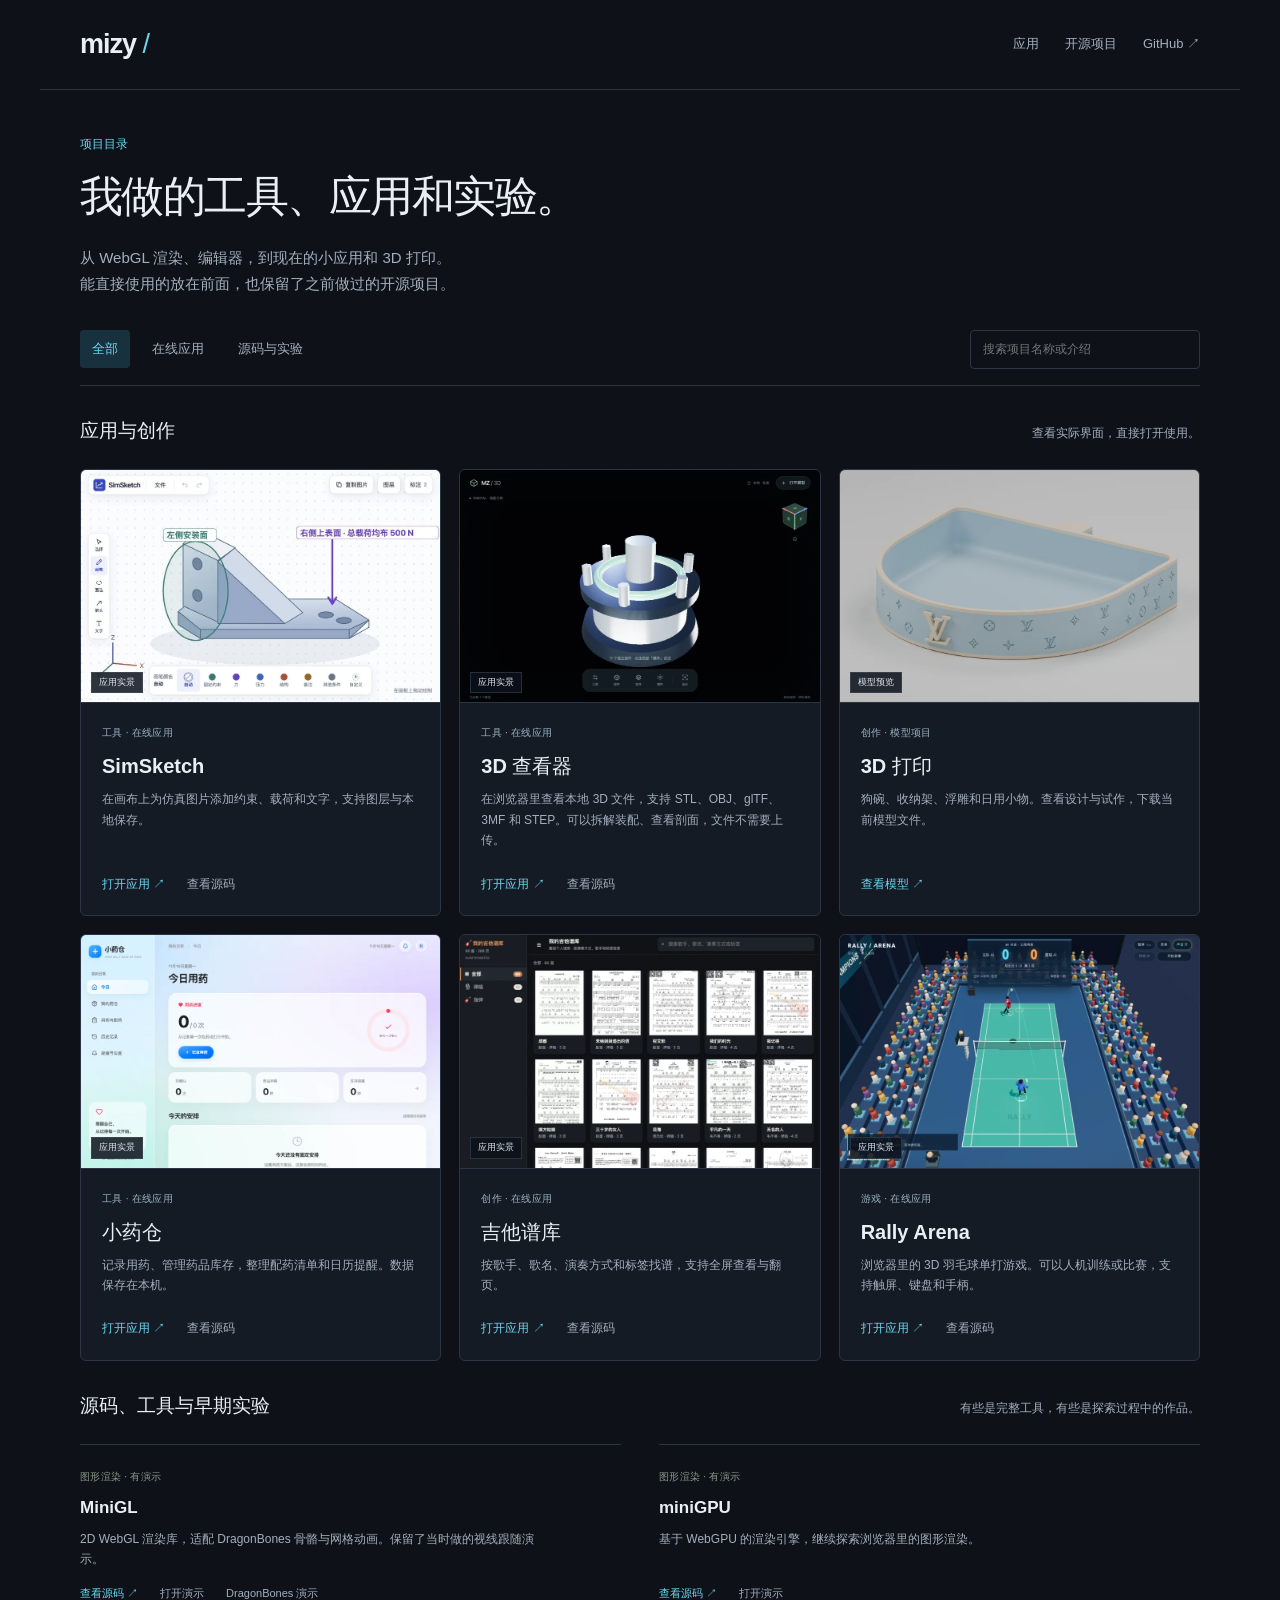
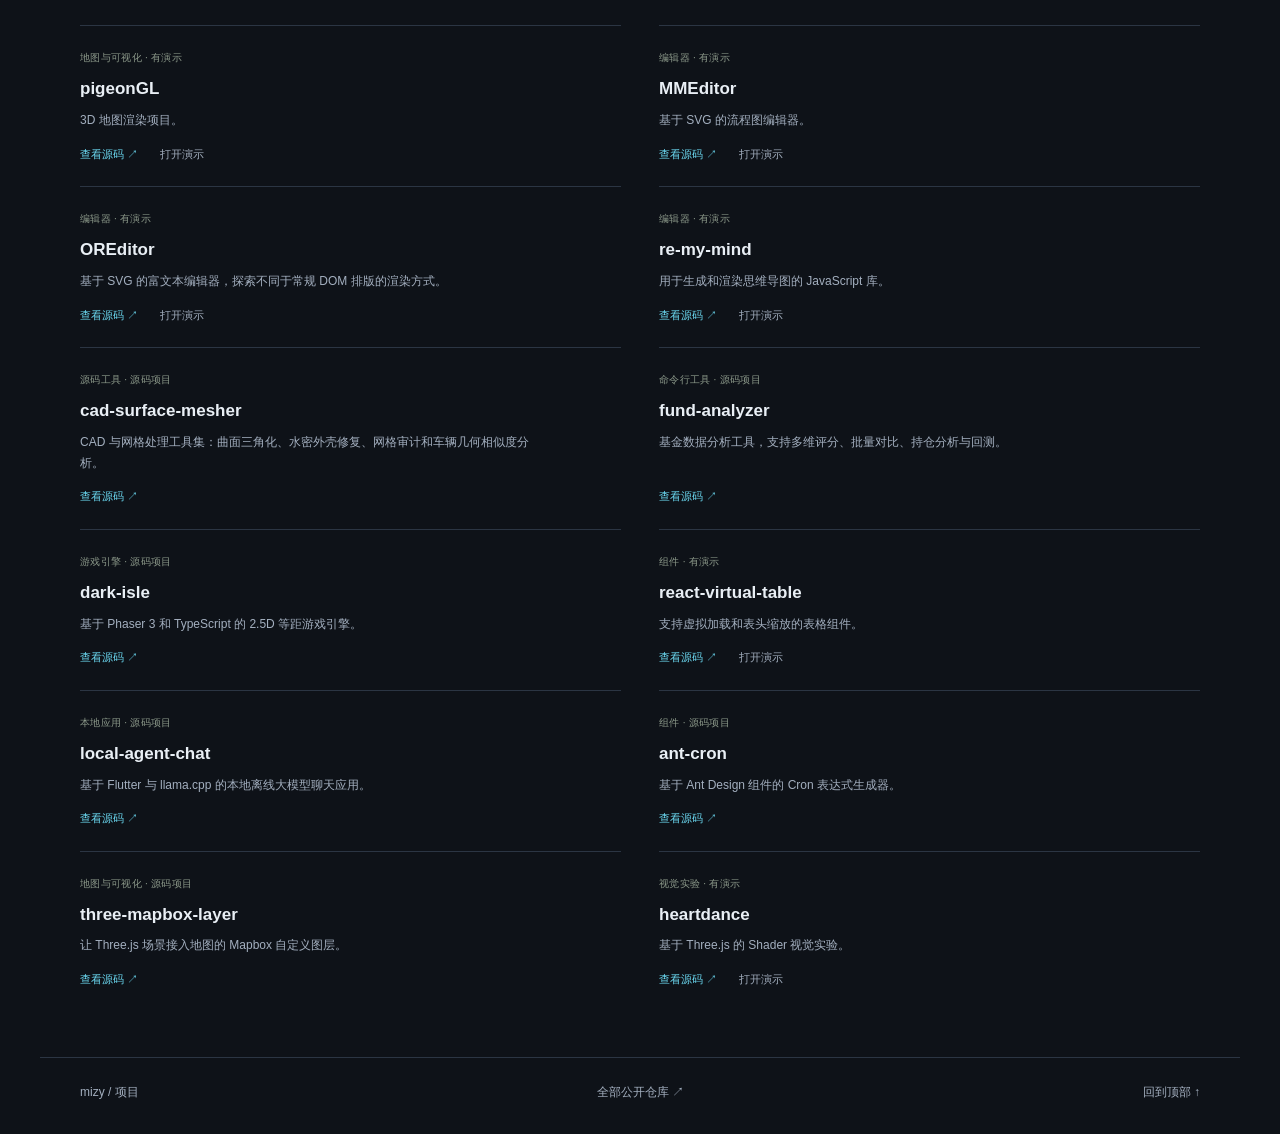
==== commit 5f52c714: "Add SimSketch to the project homepage Generated-By: Codex AI-Model: unknown" ====
--- a/index.html
+++ b/index.html
@@ -4,5 +4,5 @@
 <section class="intro"><p class="kicker">项目目录</p><h1>我做的工具、应用和实验。</h1><p>从 WebGL 渲染、编辑器，到现在的小应用和 3D 打印。<br>能直接使用的放在前面，也保留了之前做过的开源项目。</p></section>
 <section id="projects"><div class="tools"><div class="filters" role="group" aria-label="筛选项目"><button data-filter="all" aria-pressed="true">全部</button><button data-filter="apps" aria-pressed="false">在线应用</button><button data-filter="source" aria-pressed="false">源码与实验</button></div><label><span class="sr-only">搜索项目名称或介绍</span><input id="search" type="search" placeholder="搜索项目名称或介绍"></label></div>
 <section id="apps" class="project-section"><div class="section-heading"><h2>应用与创作</h2><p>查看实际界面，直接打开使用。</p></div><div id="app-grid" class="app-grid"></div></section>
-<section id="source" class="project-section"><div class="section-heading"><h2>源码、工具与早期实验</h2><p>有些是完整工具，有些是探索过程中的作品。</p></div><div id="source-list" class="source-list"></div></section><p id="empty" hidden>没有找到这个项目。换个关键词试试。</p><p id="results" class="sr-only" role="status" aria-live="polite"></p><noscript><p>应用入口：<a href="/mz-3d-viewer/">3D 查看器</a> · <a href="/pillbox/">小药仓</a> · <a href="/mz-guitar-tabs-collect/">吉他谱库</a> · <a href="/badminton-web/">Rally Arena</a>。<a href="https://github.com/mizy?tab=repositories">查看全部公开源码</a></p></noscript></section>
+<section id="source" class="project-section"><div class="section-heading"><h2>源码、工具与早期实验</h2><p>有些是完整工具，有些是探索过程中的作品。</p></div><div id="source-list" class="source-list"></div></section><p id="empty" hidden>没有找到这个项目。换个关键词试试。</p><p id="results" class="sr-only" role="status" aria-live="polite"></p><noscript><p>应用入口：<a href="/sim-sketch/">SimSketch</a> · <a href="/mz-3d-viewer/">3D 查看器</a> · <a href="/pillbox/">小药仓</a> · <a href="/mz-guitar-tabs-collect/">吉他谱库</a> · <a href="/badminton-web/">Rally Arena</a>。<a href="https://github.com/mizy?tab=repositories">查看全部公开源码</a></p></noscript></section>
 </main><footer><span>mizy / 项目</span><a href="https://github.com/mizy?tab=repositories">全部公开仓库 ↗</a><a href="#">回到顶部 ↑</a></footer></body></html>
